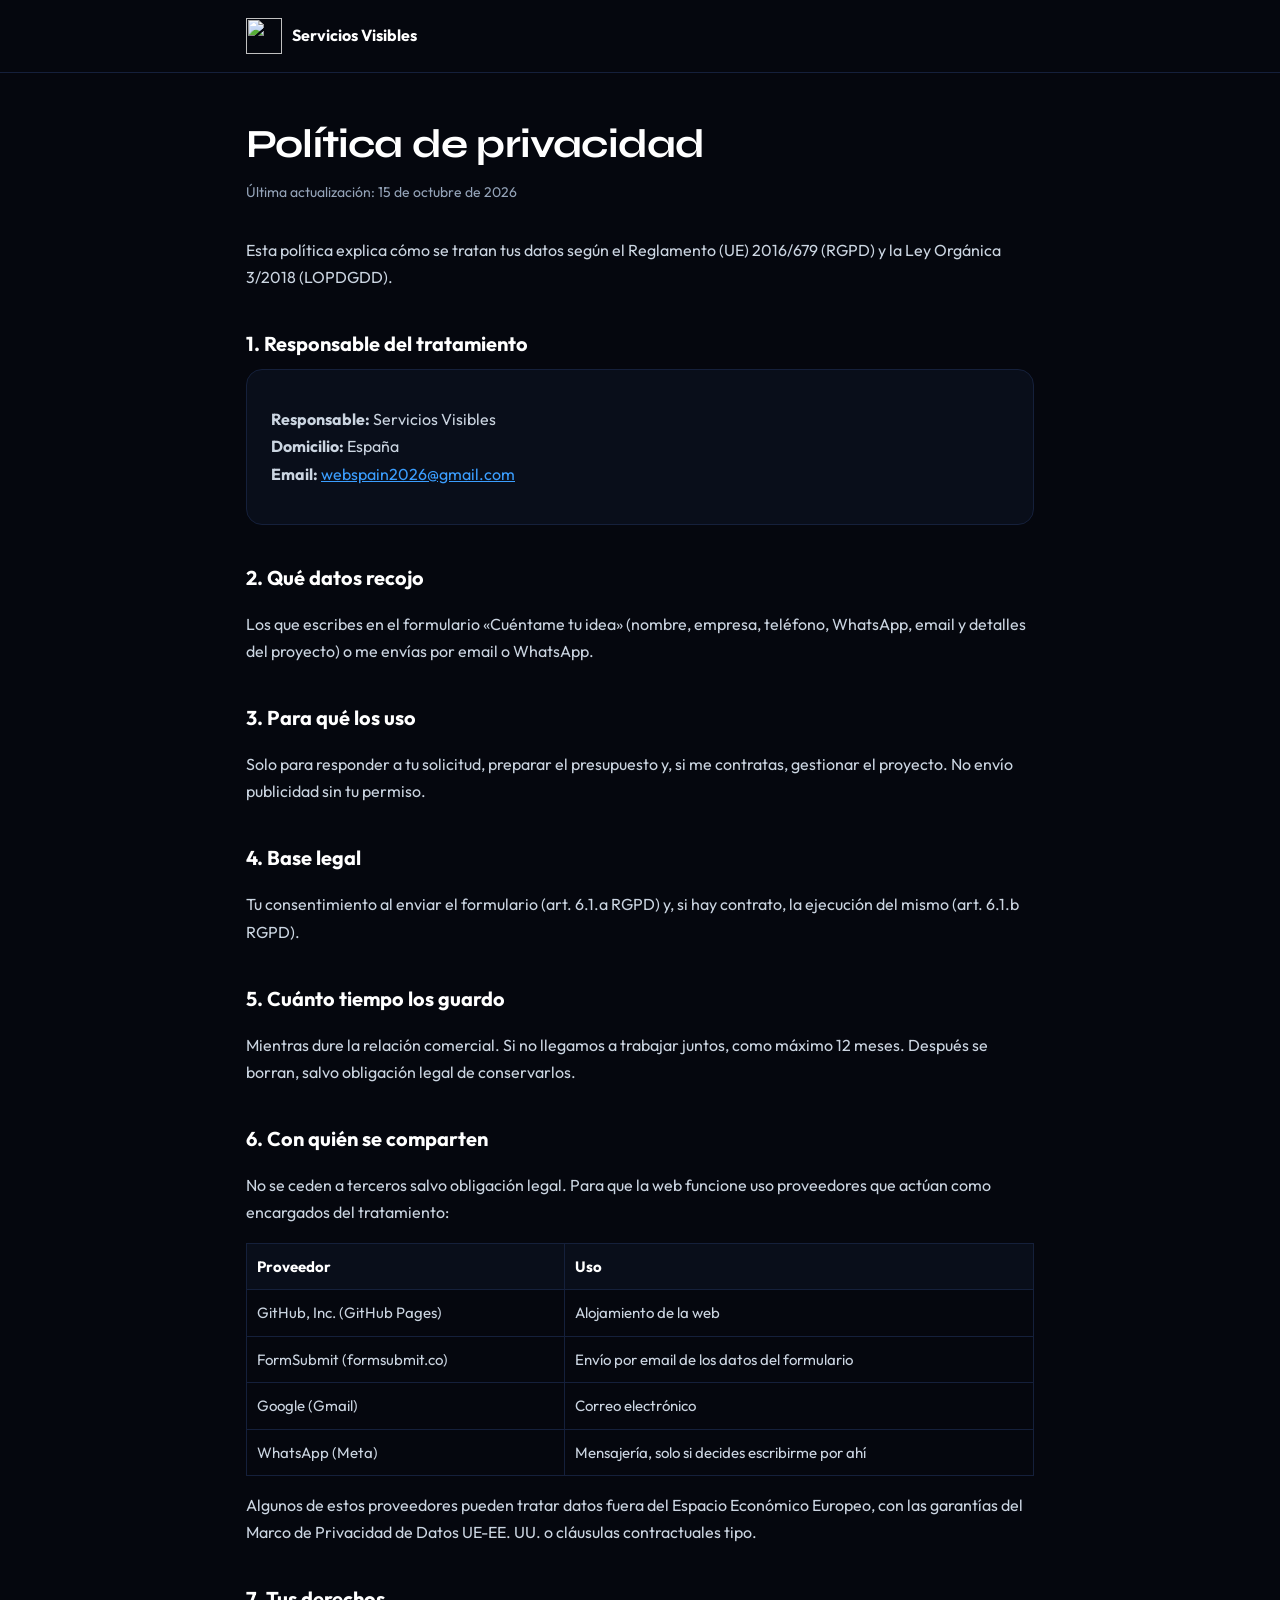
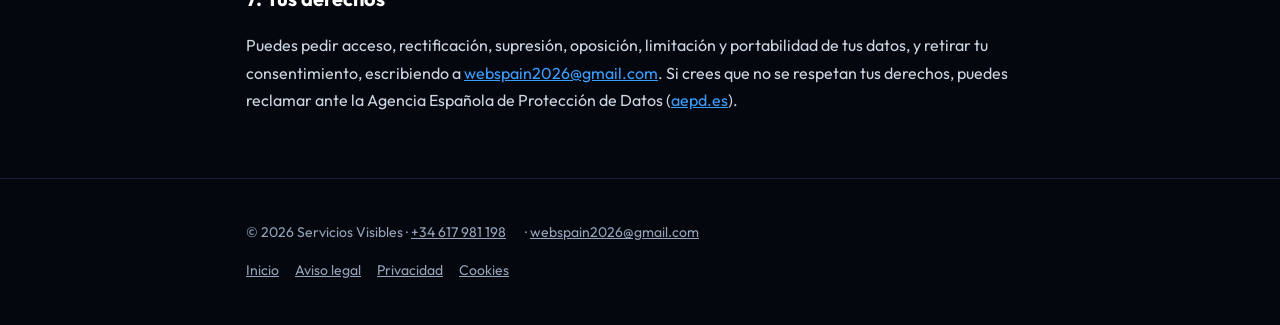
==== serviciosvisibles-github/privacidad.html @ 206725f3 "Add files via upload" ====
<!DOCTYPE html>
<html lang="es"><head>
<meta charset="utf-8"><meta name="viewport" content="width=device-width, initial-scale=1">
<title>Política de privacidad | Servicios Visibles</title>
<meta name="description" content="Cómo trata Servicios Visibles los datos personales que envías por el formulario, email o WhatsApp.">
<meta name="robots" content="index, follow">
<link rel="canonical" href="https://serviciosvisibles.com/privacidad.html">
<meta name="theme-color" content="#05070e">
<link rel="icon" href="/favicon.svg" type="image/svg+xml">
<link rel="preconnect" href="https://fonts.googleapis.com"><link rel="preconnect" href="https://fonts.gstatic.com" crossorigin>
<link href="https://fonts.googleapis.com/css2?family=Outfit:wght@400;600;700&family=Syne:wght@700;800&display=swap" rel="stylesheet">
<style>
:root{--bg:#05070e;--card:#090e1a;--line:#15203b;--txt:#cbd5e1;--muted:#94a3b8;--acc:#3b9eff}
*{box-sizing:border-box}body{margin:0;background:var(--bg);color:var(--txt);font:16px/1.7 Outfit,system-ui,sans-serif}
a{color:var(--acc)}header{border-bottom:1px solid var(--line);padding:18px 16px}
.wrap{max-width:820px;margin:0 auto;padding:0 16px}
.brand{display:flex;align-items:center;gap:10px;color:#fff;text-decoration:none;font-weight:700}
.brand img{width:36px;height:36px}
h1{font-family:Syne,Outfit,sans-serif;color:#fff;font-size:clamp(28px,5vw,40px);line-height:1.15;margin:48px 0 8px;letter-spacing:-.02em}
h2{color:#fff;font-size:20px;margin:36px 0 8px}.upd{color:var(--muted);font-size:14px;margin-bottom:32px}
table{width:100%;border-collapse:collapse;margin:16px 0;font-size:15px}td,th{border:1px solid var(--line);padding:10px;text-align:left;vertical-align:top}th{background:var(--card);color:#fff}

.box{background:var(--card);border:1px solid var(--line);border-radius:16px;padding:20px 24px}
.btn{display:inline-flex;gap:8px;align-items:center;background:var(--acc);color:#000;font-weight:700;text-decoration:none;padding:14px 26px;border-radius:999px;margin:8px 8px 0 0}
.btn.alt{background:#0b1120;color:#fff;border:1px solid var(--line)}
footer{border-top:1px solid var(--line);margin-top:64px;padding:28px 16px;color:var(--muted);font-size:14px}
footer a{color:var(--muted);margin-right:16px}
</style></head>
<body>
<header><div class="wrap"><a class="brand" href="/"><img src="/favicon.svg" alt="" width="36" height="36">Servicios Visibles</a></div></header>
<main class="wrap">

<h1>Política de privacidad</h1><p class="upd">Última actualización: 15 de octubre de 2026</p>
<p>Esta política explica cómo se tratan tus datos según el Reglamento (UE) 2016/679 (RGPD) y la Ley Orgánica 3/2018 (LOPDGDD).</p>
<h2>1. Responsable del tratamiento</h2>
<div class="box"><p><strong>Responsable:</strong> Servicios Visibles<br><strong>Domicilio:</strong> España<br><strong>Email:</strong> <a href="mailto:webspain2026@gmail.com">webspain2026@gmail.com</a></p></div>
<h2>2. Qué datos recojo</h2>
<p>Los que escribes en el formulario «Cuéntame tu idea» (nombre, empresa, teléfono, WhatsApp, email y detalles del proyecto) o me envías por email o WhatsApp.</p>
<h2>3. Para qué los uso</h2>
<p>Solo para responder a tu solicitud, preparar el presupuesto y, si me contratas, gestionar el proyecto. No envío publicidad sin tu permiso.</p>
<h2>4. Base legal</h2>
<p>Tu consentimiento al enviar el formulario (art. 6.1.a RGPD) y, si hay contrato, la ejecución del mismo (art. 6.1.b RGPD).</p>
<h2>5. Cuánto tiempo los guardo</h2>
<p>Mientras dure la relación comercial. Si no llegamos a trabajar juntos, como máximo 12 meses. Después se borran, salvo obligación legal de conservarlos.</p>
<h2>6. Con quién se comparten</h2>
<p>No se ceden a terceros salvo obligación legal. Para que la web funcione uso proveedores que actúan como encargados del tratamiento:</p>
<table><tr><th>Proveedor</th><th>Uso</th></tr>
<tr><td>GitHub, Inc. (GitHub Pages)</td><td>Alojamiento de la web</td></tr>
<tr><td>FormSubmit (formsubmit.co)</td><td>Envío por email de los datos del formulario</td></tr>
<tr><td>Google (Gmail)</td><td>Correo electrónico</td></tr>
<tr><td>WhatsApp (Meta)</td><td>Mensajería, solo si decides escribirme por ahí</td></tr></table>
<p>Algunos de estos proveedores pueden tratar datos fuera del Espacio Económico Europeo, con las garantías del Marco de Privacidad de Datos UE-EE. UU. o cláusulas contractuales tipo.</p>
<h2>7. Tus derechos</h2>
<p>Puedes pedir acceso, rectificación, supresión, oposición, limitación y portabilidad de tus datos, y retirar tu consentimiento, escribiendo a <a href="mailto:webspain2026@gmail.com">webspain2026@gmail.com</a>. Si crees que no se respetan tus derechos, puedes reclamar ante la Agencia Española de Protección de Datos (<a href="https://www.aepd.es" rel="noopener">aepd.es</a>).</p>
</main>
<footer><div class="wrap"><p>© 2026 Servicios Visibles · <a href="tel:+34617981198">+34 617 981 198</a> · <a href="mailto:webspain2026@gmail.com">webspain2026@gmail.com</a></p>
<p><a href="/">Inicio</a><a href="/aviso-legal.html">Aviso legal</a><a href="/privacidad.html">Privacidad</a><a href="/cookies.html">Cookies</a></p></div></footer>
</body></html>
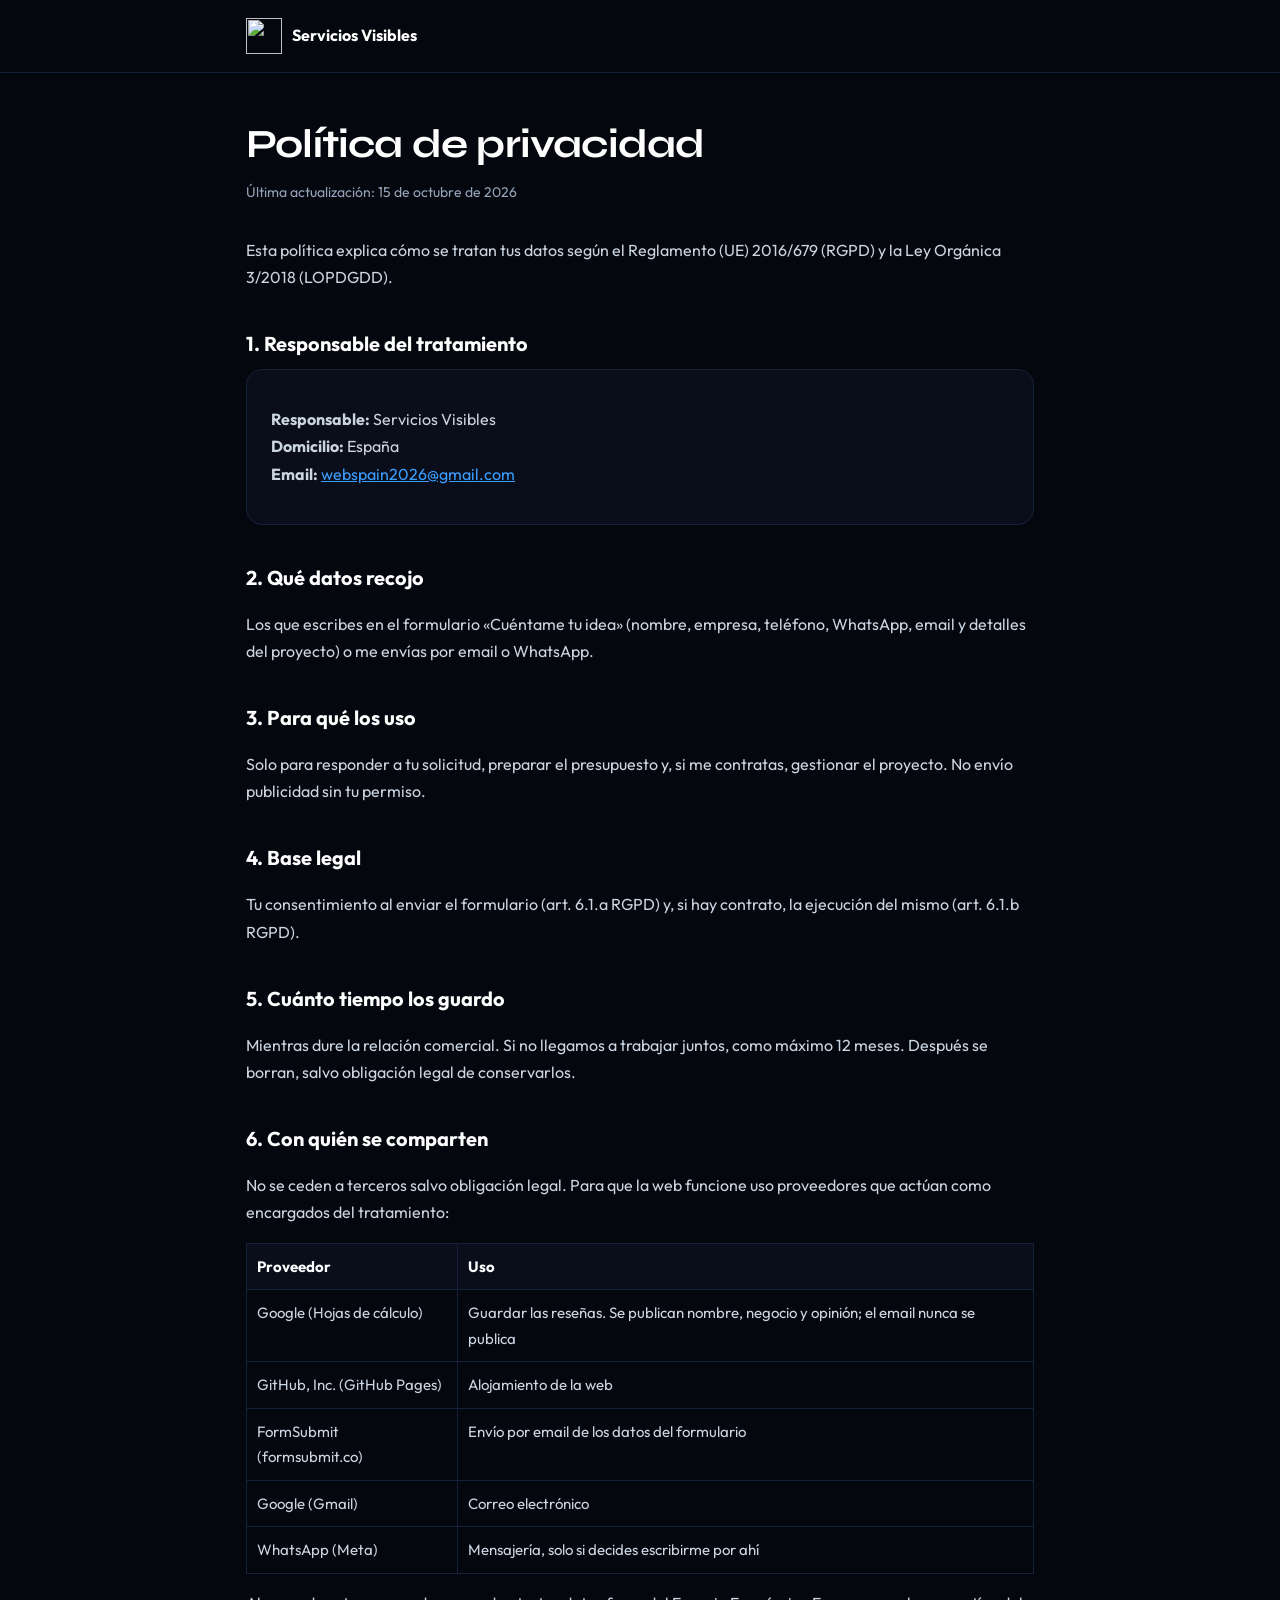
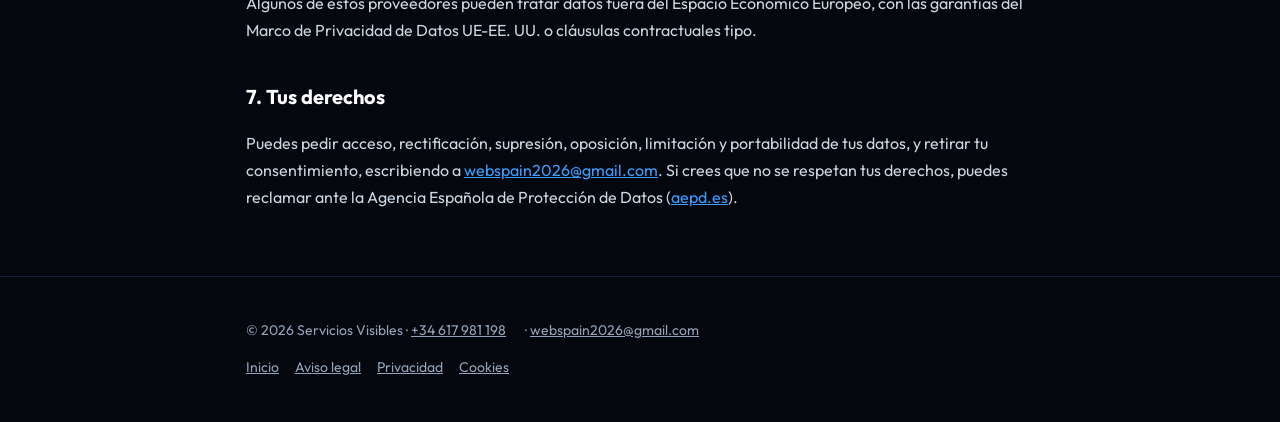
==== commit 94714e0e: "Add Google Sheets as a provider for reviews storage" ====
--- a/serviciosvisibles-github/privacidad.html
+++ b/serviciosvisibles-github/privacidad.html
@@ -45,6 +45,7 @@
 <h2>6. Con quién se comparten</h2>
 <p>No se ceden a terceros salvo obligación legal. Para que la web funcione uso proveedores que actúan como encargados del tratamiento:</p>
 <table><tr><th>Proveedor</th><th>Uso</th></tr>
+<tr><td>Google (Hojas de cálculo)</td><td>Guardar las reseñas. Se publican nombre, negocio y opinión; el email nunca se publica</td></tr>
 <tr><td>GitHub, Inc. (GitHub Pages)</td><td>Alojamiento de la web</td></tr>
 <tr><td>FormSubmit (formsubmit.co)</td><td>Envío por email de los datos del formulario</td></tr>
 <tr><td>Google (Gmail)</td><td>Correo electrónico</td></tr>
@@ -55,4 +56,4 @@
 </main>
 <footer><div class="wrap"><p>© 2026 Servicios Visibles · <a href="tel:+34617981198">+34 617 981 198</a> · <a href="mailto:webspain2026@gmail.com">webspain2026@gmail.com</a></p>
 <p><a href="/">Inicio</a><a href="/aviso-legal.html">Aviso legal</a><a href="/privacidad.html">Privacidad</a><a href="/cookies.html">Cookies</a></p></div></footer>
-</body></html>+</body></html>
